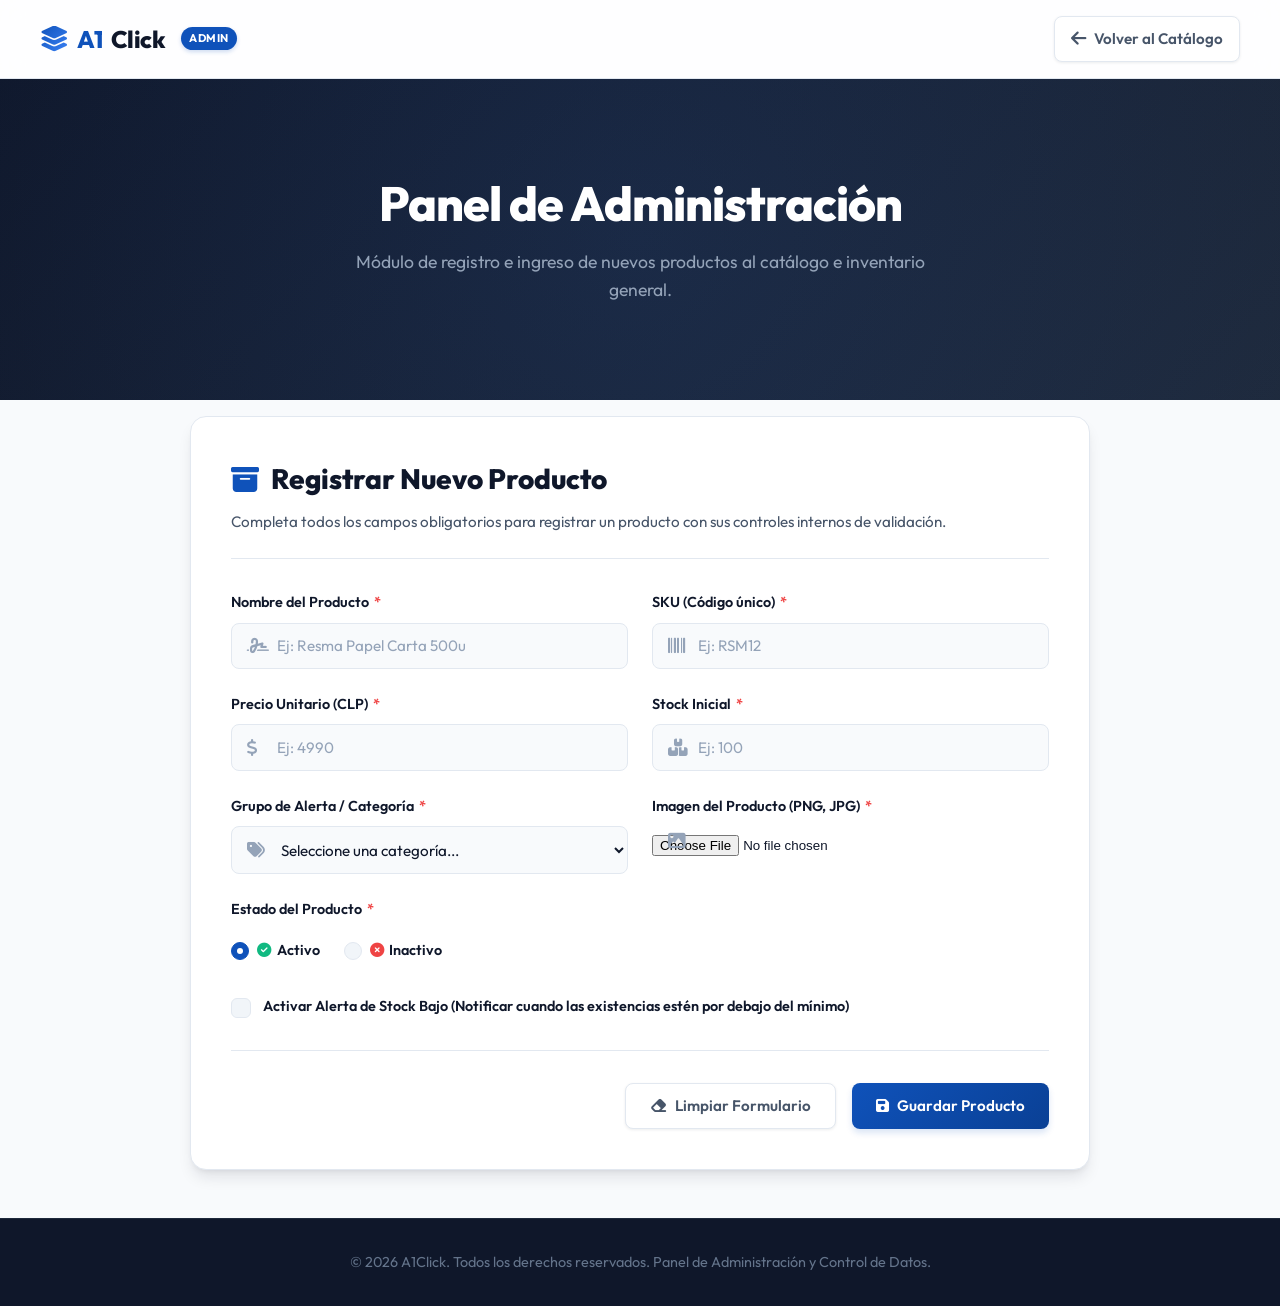
==== admin_productos.html @ 153b0558 "actualizacion formulario ingreso productos" ====
<!DOCTYPE html>
<html lang="es">
<head>
    <meta charset="UTF-8">
    <meta name="viewport" content="width=device-width, initial-scale=1.0">
    <title>A1Click - Administración de Productos</title>
    <!-- Google Fonts -->
    <link rel="preconnect" href="https://fonts.googleapis.com">
    <link rel="preconnect" href="https://fonts.gstatic.com" crossorigin>
    <link href="https://fonts.googleapis.com/css2?family=Outfit:wght@300;400;500;600;700;800&display=swap" rel="stylesheet">
    <!-- FontAwesome para Iconos -->
    <link rel="stylesheet" href="https://cdnjs.cloudflare.com/ajax/libs/font-awesome/6.4.0/css/all.min.css">
    <!-- Estilos del Proyecto -->
    <link rel="stylesheet" href="css/style.css">
    <!-- Estilos Específicos del Administrador -->
    <link rel="stylesheet" href="css/admin.css">
</head>
<body>

    <!-- Barra de Navegación -->
    <header class="navbar">
        <div class="navbar-container">
            <a href="index.html" class="logo">
                <i class="fa-solid fa-layer-group"></i> A1<span>Click</span> <small class="admin-badge">Admin</small>
            </a>
            <div class="navbar-actions">
                <a href="index.html" class="admin-nav-btn" title="Volver al Catálogo">
                    <i class="fa-solid fa-arrow-left"></i> <span>Volver al Catálogo</span>
                </a>
            </div>
        </div>
    </header>

    <!-- Banner Principal -->
    <section class="hero">
        <div class="hero-content">
            <h1>Panel de Administración</h1>
            <p>Módulo de registro e ingreso de nuevos productos al catálogo e inventario general.</p>
        </div>
    </section>

    <!-- Contenedor Principal -->
    <main class="container">
        <div class="admin-card">
            <div class="card-header">
                <h2><i class="fa-solid fa-box-archive"></i> Registrar Nuevo Producto</h2>
                <p>Completa todos los campos obligatorios para registrar un producto con sus controles internos de validación.</p>
            </div>
            
            <form id="product-form" novalidate>
                <!-- Formulario en Grid para columnas -->
                <div class="form-grid">
                    
                    <!-- Campo: Nombre -->
                    <div class="form-group" id="group-name">
                        <label for="product-name">Nombre del Producto <span class="required">*</span></label>
                        <div class="input-wrapper">
                            <i class="fa-solid fa-signature input-icon"></i>
                            <input type="text" id="product-name" name="name" placeholder="Ej: Resma Papel Carta 500u" autocomplete="off" required>
                        </div>
                        <span class="error-msg" id="name-error">El nombre es requerido.</span>
                    </div>

                    <!-- Campo: SKU -->
                    <div class="form-group" id="group-sku">
                        <label for="product-sku">SKU (Código único) <span class="required">*</span></label>
                        <div class="input-wrapper">
                            <i class="fa-solid fa-barcode input-icon"></i>
                            <input type="text" id="product-sku" name="sku" placeholder="Ej: RSM12" autocomplete="off" required>
                        </div>
                        <span class="error-msg" id="sku-error">El SKU es requerido.</span>
                    </div>

                    <!-- Campo: Precio Unitario -->
                    <div class="form-group" id="group-price">
                        <label for="product-price">Precio Unitario (CLP) <span class="required">*</span></label>
                        <div class="input-wrapper">
                            <i class="fa-solid fa-dollar-sign input-icon"></i>
                            <input type="number" id="product-price" name="price" placeholder="Ej: 4990" min="0" required>
                        </div>
                        <span class="error-msg" id="price-error">El precio es requerido.</span>
                    </div>

                    <!-- Campo: Stock Inicial -->
                    <div class="form-group" id="group-stock">
                        <label for="product-stock">Stock Inicial <span class="required">*</span></label>
                        <div class="input-wrapper">
                            <i class="fa-solid fa-boxes-stacked input-icon"></i>
                            <input type="number" id="product-stock" name="stock" placeholder="Ej: 100" min="0" required>
                        </div>
                        <span class="error-msg" id="stock-error">El stock inicial es requerido.</span>
                    </div>

                    <!-- Campo: Categoría / Grupo de Alerta -->
                    <div class="form-group" id="group-category">
                        <label for="product-category">Grupo de Alerta / Categoría <span class="required">*</span></label>
                        <div class="input-wrapper">
                            <i class="fa-solid fa-tags input-icon"></i>
                            <select id="product-category" name="category" required>
                                <option value="" disabled selected>Seleccione una categoría...</option>
                                <option value="Resmas">Resmas</option>
                                <option value="Carpetas">Carpetas</option>
                                <option value="Lápices">Lápices</option>
                                <option value="Tecnología">Tecnología</option>
                                <option value="Otro">Otro</option>
                            </select>
                        </div>
                        <span class="error-msg" id="category-error">Debes seleccionar una categoría.</span>
                    </div>

                    <!-- Campo: Imagen del Producto -->
                    <div class="form-group" id="group-image">
                        <label for="product-image">Imagen del Producto (PNG, JPG) <span class="required">*</span></label>
                        <div class="input-wrapper">
                            <i class="fa-solid fa-image input-icon"></i>
                            <input type="file" id="product-image" name="image" accept="image/png, image/jpeg, image/webp" required style="padding-top: 0.6rem;">
                        </div>
                        <span class="error-msg" id="image-error">Debes adjuntar una imagen válida.</span>
                    </div>

                    <!-- Campo: Estado del Producto (Radio buttons) -->
                    <div class="form-group" id="group-status">
                        <label>Estado del Producto <span class="required">*</span></label>
                        <div class="radio-group">
                            <label class="radio-label">
                                <input type="radio" name="status" value="Activo" checked>
                                <span class="radio-custom"></span>
                                <span class="radio-text"><i class="fa-solid fa-circle-check text-success"></i> Activo</span>
                            </label>
                            <label class="radio-label">
                                <input type="radio" name="status" value="Inactivo">
                                <span class="radio-custom"></span>
                                <span class="radio-text"><i class="fa-solid fa-circle-xmark text-danger"></i> Inactivo</span>
                            </label>
                        </div>
                        <span class="error-msg" id="status-error"></span>
                    </div>
                </div>

                <!-- Campo: Alerta de Stock Bajo (Checkbox) -->
                <div class="form-group checkbox-group" id="group-stock-alert">
                    <label class="checkbox-label">
                        <input type="checkbox" id="stock-alert" name="stockAlert">
                        <span class="checkbox-custom"></span>
                        <span class="checkbox-text">Activar Alerta de Stock Bajo (Notificar cuando las existencias estén por debajo del mínimo)</span>
                    </label>
                </div>

                <!-- Botones del Formulario -->
                <div class="form-actions-admin">
                    <button type="button" id="clear-btn" class="btn btn-secondary">
                        <i class="fa-solid fa-eraser"></i> Limpiar Formulario
                    </button>
                    <button type="submit" id="save-btn" class="btn btn-primary">
                        <i class="fa-solid fa-floppy-disk"></i> Guardar Producto
                    </button>
                </div>
            </form>
        </div>
    </main>

    <!-- Pie de Página -->
    <footer class="footer">
        <p>&copy; 2026 A1Click. Todos los derechos reservados. Panel de Administración y Control de Datos.</p>
    </footer>

    <!-- Contenedor para la Notificación Toast -->
    <div id="toast-container" class="toast-container">
        <div id="success-toast" class="toast">
            <div class="toast-body">
                <i class="fa-solid fa-circle-check toast-icon"></i>
                <div class="toast-details">
                    <h4 class="toast-title">¡Ingreso Exitoso!</h4>
                    <p class="toast-text">Producto registrado correctamente en el inventario.</p>
                </div>
            </div>
            <button type="button" class="toast-close" id="toast-close-btn" aria-label="Cerrar">
                <i class="fa-solid fa-xmark"></i>
            </button>
        </div>
    </div>

    <!-- Script de Lógica del Administrador -->
    <script src="js/admin.js"></script>
</body>
</html>
---- css/style.css ----
/* Variables de Diseño y Paleta de Colores (Diseño Premium Azul/Gris) */
:root {
    --primary-color: #0f52ba;       /* Azul Zafiro */
    --primary-hover: #0a4095;
    --accent-color: #3b82f6;        /* Azul Vibrante */
    --bg-color: #f8fafc;            /* Gris pizarra muy claro */
    --card-bg: #ffffff;             /* Blanco */
    --text-color: #0f172a;          /* Slate 900 */
    --text-light: #475569;          /* Slate 600 */
    --border-color: #e2e8f0;        /* Slate 200 */
    --shadow-sm: 0 1px 3px rgba(15, 23, 42, 0.08);
    --shadow-md: 0 4px 6px -1px rgba(15, 23, 42, 0.1), 0 2px 4px -2px rgba(15, 23, 42, 0.1);
    --shadow-lg: 0 10px 15px -3px rgba(15, 23, 42, 0.1), 0 4px 6px -4px rgba(15, 23, 42, 0.1);
    --font-family: 'Outfit', sans-serif;
    --transition-smooth: all 0.3s cubic-bezier(0.4, 0, 0.2, 1);
    --radius-sm: 8px;
    --radius-md: 12px;
    --radius-lg: 16px;
}

/* Reset y Estilos Base */
* {
    box-sizing: border-box;
    margin: 0;
    padding: 0;
}

body {
    font-family: var(--font-family);
    background-color: var(--bg-color);
    color: var(--text-color);
    line-height: 1.6;
    overflow-x: hidden;
}

/* Barra de Navegación */
.navbar {
    background-color: rgba(255, 255, 255, 0.8);
    backdrop-filter: blur(12px);
    border-bottom: 1px solid var(--border-color);
    position: sticky;
    top: 0;
    z-index: 100;
    padding: 1rem 1.5rem;
}

.navbar-container {
    max-width: 1200px;
    margin: 0 auto;
    display: flex;
    justify-content: space-between;
    align-items: center;
}

.logo {
    font-size: 1.5rem;
    font-weight: 800;
    color: var(--primary-color);
    text-decoration: none;
    display: flex;
    align-items: center;
    gap: 0.5rem;
    letter-spacing: -0.5px;
}

.logo span {
    color: var(--text-color);
}

.logo i {
    font-size: 1.6rem;
    background: linear-gradient(135deg, var(--primary-color), var(--accent-color));
    -webkit-background-clip: text;
    -webkit-text-fill-color: transparent;
}

.cart-btn {
    background: white;
    border: 1px solid var(--border-color);
    color: var(--text-color);
    font-size: 1.2rem;
    padding: 0.75rem;
    border-radius: var(--radius-sm);
    cursor: pointer;
    position: relative;
    display: flex;
    align-items: center;
    justify-content: center;
    transition: var(--transition-smooth);
    box-shadow: var(--shadow-sm);
}

.cart-btn:hover {
    border-color: var(--primary-color);
    color: var(--primary-color);
    transform: translateY(-2px);
    box-shadow: var(--shadow-md);
}

.navbar-actions {
    display: flex;
    align-items: center;
    gap: 1rem;
}

.admin-nav-btn {
    background: white;
    border: 1px solid var(--border-color);
    color: var(--text-light);
    font-size: 0.95rem;
    font-weight: 600;
    padding: 0.6rem 1rem;
    border-radius: var(--radius-sm);
    text-decoration: none;
    display: flex;
    align-items: center;
    gap: 0.5rem;
    transition: var(--transition-smooth);
    box-shadow: var(--shadow-sm);
}

.admin-nav-btn i {
    font-size: 1.1rem;
    color: var(--text-light);
    transition: var(--transition-smooth);
}

.admin-nav-btn:hover {
    border-color: var(--primary-color);
    color: var(--primary-color);
    transform: translateY(-2px);
    box-shadow: var(--shadow-md);
}

.admin-nav-btn:hover i {
    color: var(--primary-color);
}

.badge {
    position: absolute;
    top: -5px;
    right: -5px;
    background-color: #ef4444; /* Rojo vibrante */
    color: white;
    font-size: 0.75rem;
    font-weight: bold;
    min-width: 18px;
    height: 18px;
    border-radius: 50%;
    display: flex;
    align-items: center;
    justify-content: center;
    padding: 0 4px;
    box-shadow: 0 2px 4px rgba(239, 68, 68, 0.4);
    animation: popBadge 0.3s ease-out;
}

@keyframes popBadge {
    0% { transform: scale(0); }
    80% { transform: scale(1.2); }
    100% { transform: scale(1); }
}

/* Banner de Héroe */
.hero {
    background: linear-gradient(135deg, #0f172a 0%, #1e293b 100%);
    color: white;
    padding: 4rem 1.5rem;
    text-align: center;
    position: relative;
    overflow: hidden;
}

.hero::before {
    content: '';
    position: absolute;
    top: -50%;
    left: -50%;
    width: 200%;
    height: 200%;
    background: radial-gradient(circle, rgba(59, 130, 246, 0.1) 0%, transparent 60%);
    pointer-events: none;
}

.hero-content {
    max-width: 800px;
    margin: 0 auto;
    position: relative;
    z-index: 1;
}

.hero h1 {
    font-size: 2.5rem;
    font-weight: 800;
    margin-bottom: 1rem;
    letter-spacing: -1px;
    line-height: 1.2;
}

.hero p {
    font-size: 1.1rem;
    color: #94a3b8;
    max-width: 600px;
    margin: 0 auto;
}

/* Contenedor y Secciones */
.container {
    max-width: 1200px;
    margin: 3rem auto;
    padding: 0 1.5rem;
}

.section-title {
    font-size: 1.8rem;
    font-weight: 700;
    margin-bottom: 2rem;
    display: flex;
    align-items: center;
    gap: 0.75rem;
    color: var(--text-color);
}

.section-title i {
    color: var(--primary-color);
}

/* Cuadrícula del Catálogo */
.product-grid {
    display: grid;
    grid-template-columns: 1fr;
    gap: 2rem;
}

/* Tarjeta del Producto */
.product-card {
    background-color: var(--card-bg);
    border: 1px solid var(--border-color);
    border-radius: var(--radius-md);
    overflow: hidden;
    display: flex;
    flex-direction: column;
    box-shadow: var(--shadow-sm);
    transition: var(--transition-smooth);
}

.product-card:hover {
    transform: translateY(-8px);
    box-shadow: var(--shadow-lg);
    border-color: rgba(59, 130, 246, 0.2);
}

.product-image-container {
    position: relative;
    width: 100%;
    padding-top: 75%; /* Aspect Ratio 4:3 */
    overflow: hidden;
    background-color: #f1f5f9;
}

.product-image {
    position: absolute;
    top: 0;
    left: 0;
    width: 100%;
    height: 100%;
    object-fit: cover;
    transition: transform 0.5s ease;
}

.product-card:hover .product-image {
    transform: scale(1.08);
}

.product-info {
    padding: 1.5rem;
    display: flex;
    flex-direction: column;
    flex-grow: 1;
}

.product-name {
    font-size: 1.15rem;
    font-weight: 600;
    margin-bottom: 0.5rem;
    color: var(--text-color);
    line-height: 1.4;
}

.product-price {
    font-size: 1.4rem;
    font-weight: 800;
    color: var(--primary-color);
    margin-bottom: 1.5rem;
}

.btn {
    display: inline-flex;
    align-items: center;
    justify-content: center;
    gap: 0.5rem;
    padding: 0.8rem 1.5rem;
    font-family: var(--font-family);
    font-size: 0.95rem;
    font-weight: 600;
    border-radius: var(--radius-sm);
    border: none;
    cursor: pointer;
    transition: var(--transition-smooth);
    text-decoration: none;
    width: 100%;
}

.btn-primary {
    background: linear-gradient(135deg, var(--primary-color) 0%, var(--primary-hover) 100%);
    color: white;
    box-shadow: 0 4px 6px rgba(15, 82, 186, 0.15);
}

.btn-primary:hover:not(:disabled) {
    transform: translateY(-2px);
    box-shadow: 0 6px 12px rgba(15, 82, 186, 0.3);
}

.btn-primary:active:not(:disabled) {
    transform: translateY(0);
}

.btn-primary:disabled {
    background: #cbd5e1;
    color: #94a3b8;
    cursor: not-allowed;
    box-shadow: none;
}

/* Carrito de Compras Lateral (Drawer) */
.cart-drawer {
    position: fixed;
    top: 0;
    right: -100%; /* Oculto por defecto */
    width: 100%;
    max-width: 420px;
    height: 100%;
    background-color: var(--card-bg);
    box-shadow: -5px 0 25px rgba(0, 0, 0, 0.15);
    z-index: 200;
    display: flex;
    flex-direction: column;
    transition: right 0.4s cubic-bezier(0.16, 1, 0.3, 1);
}

.cart-drawer.active {
    right: 0;
}

.cart-drawer-header {
    padding: 1.5rem;
    border-bottom: 1px solid var(--border-color);
    display: flex;
    justify-content: space-between;
    align-items: center;
}

.cart-drawer-header h3 {
    font-size: 1.25rem;
    font-weight: 700;
    display: flex;
    align-items: center;
    gap: 0.5rem;
}

.close-btn {
    background: none;
    border: none;
    font-size: 1.5rem;
    color: var(--text-light);
    cursor: pointer;
    transition: var(--transition-smooth);
    width: 32px;
    height: 32px;
    border-radius: 50%;
    display: flex;
    align-items: center;
    justify-content: center;
}

.close-btn:hover {
    background-color: var(--bg-color);
    color: var(--text-color);
}

.cart-items {
    flex-grow: 1;
    overflow-y: auto;
    padding: 1.5rem;
    display: flex;
    flex-direction: column;
    gap: 1.25rem;
}

/* Vacío */
.empty-cart-msg {
    text-align: center;
    margin: auto 0;
    color: var(--text-light);
    padding: 2rem;
}

.empty-cart-msg i {
    font-size: 3rem;
    color: var(--border-color);
    margin-bottom: 1rem;
}

.empty-cart-msg p {
    font-weight: 600;
    font-size: 1.1rem;
}

.empty-cart-msg .subtext {
    font-weight: 400;
    font-size: 0.9rem;
    color: #94a3b8;
    margin-top: 0.25rem;
}

/* Item del Carrito */
.cart-item {
    display: flex;
    gap: 1rem;
    align-items: center;
    padding-bottom: 1.25rem;
    border-bottom: 1px solid var(--border-color);
}

.cart-item-img {
    width: 64px;
    height: 64px;
    object-fit: cover;
    border-radius: var(--radius-sm);
    border: 1px solid var(--border-color);
}

.cart-item-details {
    flex-grow: 1;
}

.cart-item-name {
    font-weight: 600;
    font-size: 0.95rem;
    margin-bottom: 0.25rem;
}

.cart-item-price {
    color: var(--primary-color);
    font-weight: 700;
    font-size: 1rem;
}

.cart-item-actions {
    display: flex;
    align-items: center;
    gap: 0.75rem;
    margin-top: 0.5rem;
}

.qty-control {
    display: flex;
    align-items: center;
    border: 1px solid var(--border-color);
    border-radius: 6px;
    overflow: hidden;
}

.qty-btn {
    background: none;
    border: none;
    width: 24px;
    height: 24px;
    cursor: pointer;
    display: flex;
    align-items: center;
    justify-content: center;
    font-size: 0.8rem;
    color: var(--text-light);
    transition: var(--transition-smooth);
}

.qty-btn:hover {
    background-color: var(--bg-color);
    color: var(--text-color);
}

.qty-val {
    width: 30px;
    text-align: center;
    font-size: 0.85rem;
    font-weight: 600;
}

.delete-item-btn {
    background: none;
    border: none;
    color: #ef4444;
    cursor: pointer;
    font-size: 0.9rem;
    padding: 0.25rem;
    transition: var(--transition-smooth);
}

.delete-item-btn:hover {
    color: #b91c1c;
}

/* Footer del Carrito */
.cart-drawer-footer {
    padding: 1.5rem;
    border-top: 1px solid var(--border-color);
    background-color: var(--bg-color);
    display: flex;
    flex-direction: column;
    gap: 0.75rem;
}

.summary-line {
    display: flex;
    justify-content: space-between;
    font-size: 0.95rem;
    color: var(--text-light);
}

.summary-line.total {
    font-size: 1.25rem;
    font-weight: 800;
    color: var(--text-color);
    border-top: 1px solid var(--border-color);
    padding-top: 0.75rem;
    margin-top: 0.25rem;
}

.summary-line.total #cart-total {
    color: var(--primary-color);
}

.checkout-btn {
    margin-top: 0.5rem;
}

/* Overlay */
.cart-overlay {
    position: fixed;
    top: 0;
    left: 0;
    width: 100%;
    height: 100%;
    background-color: rgba(15, 23, 42, 0.4);
    backdrop-filter: blur(4px);
    z-index: 150;
    opacity: 0;
    visibility: hidden;
    transition: var(--transition-smooth);
}

.cart-overlay.active {
    opacity: 1;
    visibility: visible;
}

/* Footer Global */
.footer {
    background-color: #0f172a;
    color: #64748b;
    text-align: center;
    padding: 2rem 1.5rem;
    border-top: 1px solid #1e293b;
    font-size: 0.9rem;
}

/* Adaptabilidad (Responsive - Desktop first for query transitions) */
@media (min-width: 640px) {
    .product-grid {
        grid-template-columns: repeat(2, 1fr);
    }
    
    .hero h1 {
        font-size: 3rem;
    }
}

@media (min-width: 1024px) {
    .product-grid {
        grid-template-columns: repeat(4, 1fr);
    }
    
    .hero {
        padding: 6rem 1.5rem;
    }
}
---- css/admin.css ----
/* ==========================================================================
   Estilos Especiales para el Panel de Administración de Inventario (A1Click)
   ========================================================================== */

/* Badge administrativo en navbar */
.admin-badge {
    background-color: var(--primary-color);
    color: white;
    font-size: 0.7rem;
    font-weight: 700;
    text-transform: uppercase;
    padding: 0.15rem 0.5rem;
    border-radius: 20px;
    margin-left: 0.5rem;
    letter-spacing: 0.5px;
    vertical-align: middle;
    box-shadow: 0 2px 4px rgba(15, 82, 186, 0.2);
}

/* Contenedor tipo Tarjeta de Formulario */
.admin-card {
    background-color: var(--card-bg);
    border: 1px solid var(--border-color);
    border-radius: var(--radius-lg);
    box-shadow: var(--shadow-lg);
    padding: 2.5rem;
    margin-top: -2rem; /* Superpone levemente sobre el banner hero */
    position: relative;
    z-index: 10;
    max-width: 900px;
    margin-left: auto;
    margin-right: auto;
    transition: var(--transition-smooth);
}

.admin-card:hover {
    border-color: rgba(59, 130, 246, 0.15);
}

.card-header {
    margin-bottom: 2rem;
    border-bottom: 1px solid var(--border-color);
    padding-bottom: 1.5rem;
}

.card-header h2 {
    font-size: 1.75rem;
    font-weight: 800;
    color: var(--text-color);
    display: flex;
    align-items: center;
    gap: 0.75rem;
    margin-bottom: 0.5rem;
}

.card-header h2 i {
    color: var(--primary-color);
}

.card-header p {
    color: var(--text-light);
    font-size: 0.95rem;
}

/* Grid del Formulario */
.form-grid {
    display: grid;
    grid-template-columns: 1fr;
    gap: 1.5rem;
    margin-bottom: 1.5rem;
}

/* Campos de Formulario */
.form-group {
    display: flex;
    flex-direction: column;
    gap: 0.5rem;
    position: relative;
}

.form-group label {
    font-size: 0.9rem;
    font-weight: 600;
    color: var(--text-color);
}

.form-group label .required {
    color: #ef4444;
    margin-left: 0.15rem;
}

/* Contenedor de Input con Icono */
.input-wrapper {
    position: relative;
    display: flex;
    align-items: center;
}

.input-wrapper .input-icon {
    position: absolute;
    left: 1rem;
    color: #94a3b8;
    font-size: 1.1rem;
    transition: var(--transition-smooth);
    pointer-events: none;
}

/* Estilos de Inputs, Selects */
.input-wrapper input[type="text"],
.input-wrapper input[type="number"],
.input-wrapper select {
    width: 100%;
    padding: 0.8rem 1rem 0.8rem 2.8rem; /* Espacio para el ícono izquierdo */
    font-family: var(--font-family);
    font-size: 0.95rem;
    color: var(--text-color);
    background-color: #f8fafc;
    border: 1px solid var(--border-color);
    border-radius: var(--radius-sm);
    outline: none;
    transition: var(--transition-smooth);
}

.input-wrapper input::placeholder {
    color: #94a3b8;
}

/* Estado Focus */
.input-wrapper input:focus,
.input-wrapper select:focus {
    background-color: #ffffff;
    border-color: var(--accent-color);
    box-shadow: 0 0 0 3px rgba(59, 130, 246, 0.15);
}

.input-wrapper input:focus + .input-icon,
.input-wrapper select:focus + .input-icon {
    color: var(--primary-color);
}

/* Deshabilitar flechas en input number */
.input-wrapper input[type="number"]::-webkit-outer-spin-button,
.input-wrapper input[type="number"]::-webkit-inner-spin-button {
    -webkit-appearance: none;
    margin: 0;
}
.input-wrapper input[type="number"] {
    -moz-appearance: textfield;
}

/* Radio Buttons Estilizados */
.radio-group {
    display: flex;
    gap: 1.5rem;
    padding: 0.6rem 0;
}

.radio-label {
    display: flex;
    align-items: center;
    gap: 0.5rem;
    cursor: pointer;
    font-size: 0.95rem;
    font-weight: 500;
    color: var(--text-light);
    position: relative;
    user-select: none;
}

.radio-label input[type="radio"] {
    position: absolute;
    opacity: 0;
    cursor: pointer;
}

.radio-custom {
    width: 18px;
    height: 18px;
    background-color: #f1f5f9;
    border: 1px solid var(--border-color);
    border-radius: 50%;
    display: inline-block;
    transition: var(--transition-smooth);
    position: relative;
}

.radio-label:hover input ~ .radio-custom {
    border-color: var(--accent-color);
}

.radio-label input:checked ~ .radio-custom {
    background-color: var(--primary-color);
    border-color: var(--primary-color);
}

.radio-custom::after {
    content: '';
    position: absolute;
    display: none;
    top: 5px;
    left: 5px;
    width: 6px;
    height: 6px;
    border-radius: 50%;
    background: white;
}

.radio-label input:checked ~ .radio-custom::after {
    display: block;
}

.radio-text {
    display: flex;
    align-items: center;
    gap: 0.35rem;
}

.text-success { color: #10b981; }
.text-danger { color: #ef4444; }

/* Checkbox Estilizado */
.checkbox-group {
    margin-top: 1rem;
    margin-bottom: 2rem;
}

.checkbox-label {
    display: flex;
    align-items: flex-start;
    gap: 0.75rem;
    cursor: pointer;
    font-size: 0.95rem;
    font-weight: 500;
    color: var(--text-light);
    position: relative;
    user-select: none;
    line-height: 1.4;
}

.checkbox-label input[type="checkbox"] {
    position: absolute;
    opacity: 0;
    cursor: pointer;
}

.checkbox-custom {
    width: 20px;
    height: 20px;
    background-color: #f1f5f9;
    border: 1px solid var(--border-color);
    border-radius: 6px;
    display: inline-block;
    flex-shrink: 0;
    transition: var(--transition-smooth);
    position: relative;
    margin-top: 2px;
}

.checkbox-label:hover input ~ .checkbox-custom {
    border-color: var(--accent-color);
}

.checkbox-label input:checked ~ .checkbox-custom {
    background-color: var(--primary-color);
    border-color: var(--primary-color);
}

.checkbox-custom::after {
    content: '';
    position: absolute;
    display: none;
    left: 7px;
    top: 3px;
    width: 4px;
    height: 9px;
    border: solid white;
    border-width: 0 2px 2px 0;
    transform: rotate(45deg);
}

.checkbox-label input:checked ~ .checkbox-custom::after {
    display: block;
}

/* Mensajes de Error de Validación */
.error-msg {
    color: #ef4444;
    font-size: 0.825rem;
    font-weight: 500;
    margin-top: 0.25rem;
    display: none; /* Oculto por defecto */
    animation: fadeInError 0.25s ease-out forwards;
}

@keyframes fadeInError {
    from {
        opacity: 0;
        transform: translateY(-4px);
    }
    to {
        opacity: 1;
        transform: translateY(0);
    }
}

/* Estado inválido aplicado con JS */
.form-group.invalid input,
.form-group.invalid select {
    border-color: #ef4444 !important;
    background-color: #fef2f2;
}

.form-group.invalid input:focus,
.form-group.invalid select:focus {
    box-shadow: 0 0 0 3px rgba(239, 68, 68, 0.15);
}

.form-group.invalid .input-icon {
    color: #f87171 !important;
}

.form-group.invalid .error-msg {
    display: block;
}

/* Botones y Acciones */
.form-actions-admin {
    display: flex;
    flex-direction: column;
    gap: 1rem;
    border-top: 1px solid var(--border-color);
    padding-top: 2rem;
}

.btn-secondary {
    background-color: white;
    border: 1px solid var(--border-color);
    color: var(--text-light);
    box-shadow: var(--shadow-sm);
}

.btn-secondary:hover:not(:disabled) {
    background-color: var(--bg-color);
    color: var(--text-color);
    border-color: #cbd5e1;
    transform: translateY(-2px);
    box-shadow: var(--shadow-md);
}

.btn-secondary:active:not(:disabled) {
    transform: translateY(0);
}

/* Notificación Toast (Éxito) */
.toast-container {
    position: fixed;
    bottom: 2rem;
    right: 2rem;
    z-index: 9999;
    pointer-events: none;
}

.toast {
    background: rgba(255, 255, 255, 0.9);
    backdrop-filter: blur(12px);
    -webkit-backdrop-filter: blur(12px);
    border: 1px solid #a7f3d0;
    border-left: 5px solid #10b981;
    border-radius: var(--radius-md);
    box-shadow: 0 10px 25px -5px rgba(0, 0, 0, 0.08), 0 8px 10px -6px rgba(0, 0, 0, 0.08);
    display: flex;
    align-items: center;
    justify-content: space-between;
    padding: 1.25rem 1.5rem;
    width: 360px;
    max-width: calc(100vw - 4rem);
    pointer-events: auto;
    
    /* Animación de Entrada / Salida */
    opacity: 0;
    transform: translateX(100%);
    transition: all 0.4s cubic-bezier(0.16, 1, 0.3, 1);
}

.toast.show {
    opacity: 1;
    transform: translateX(0);
}

.toast-body {
    display: flex;
    align-items: center;
    gap: 1rem;
}

.toast-icon {
    font-size: 1.75rem;
    color: #10b981;
    flex-shrink: 0;
}

.toast-details {
    display: flex;
    flex-direction: column;
    gap: 0.15rem;
}

.toast-title {
    font-size: 0.95rem;
    font-weight: 700;
    color: var(--text-color);
    margin: 0;
}

.toast-text {
    font-size: 0.85rem;
    color: var(--text-light);
    margin: 0;
}

.toast-close {
    background: none;
    border: none;
    color: #94a3b8;
    cursor: pointer;
    font-size: 1.25rem;
    padding: 0.25rem;
    transition: var(--transition-smooth);
    display: flex;
    align-items: center;
    justify-content: center;
}

.toast-close:hover {
    color: var(--text-color);
}

/* ==========================================================================
   Adaptabilidad (Responsive)
   ========================================================================== */

@media (min-width: 640px) {
    .form-grid {
        grid-template-columns: repeat(2, 1fr);
    }
    
    .form-actions-admin {
        flex-direction: row;
        justify-content: flex-end;
    }
    
    .form-actions-admin .btn {
        width: auto;
        min-width: 180px;
    }
}
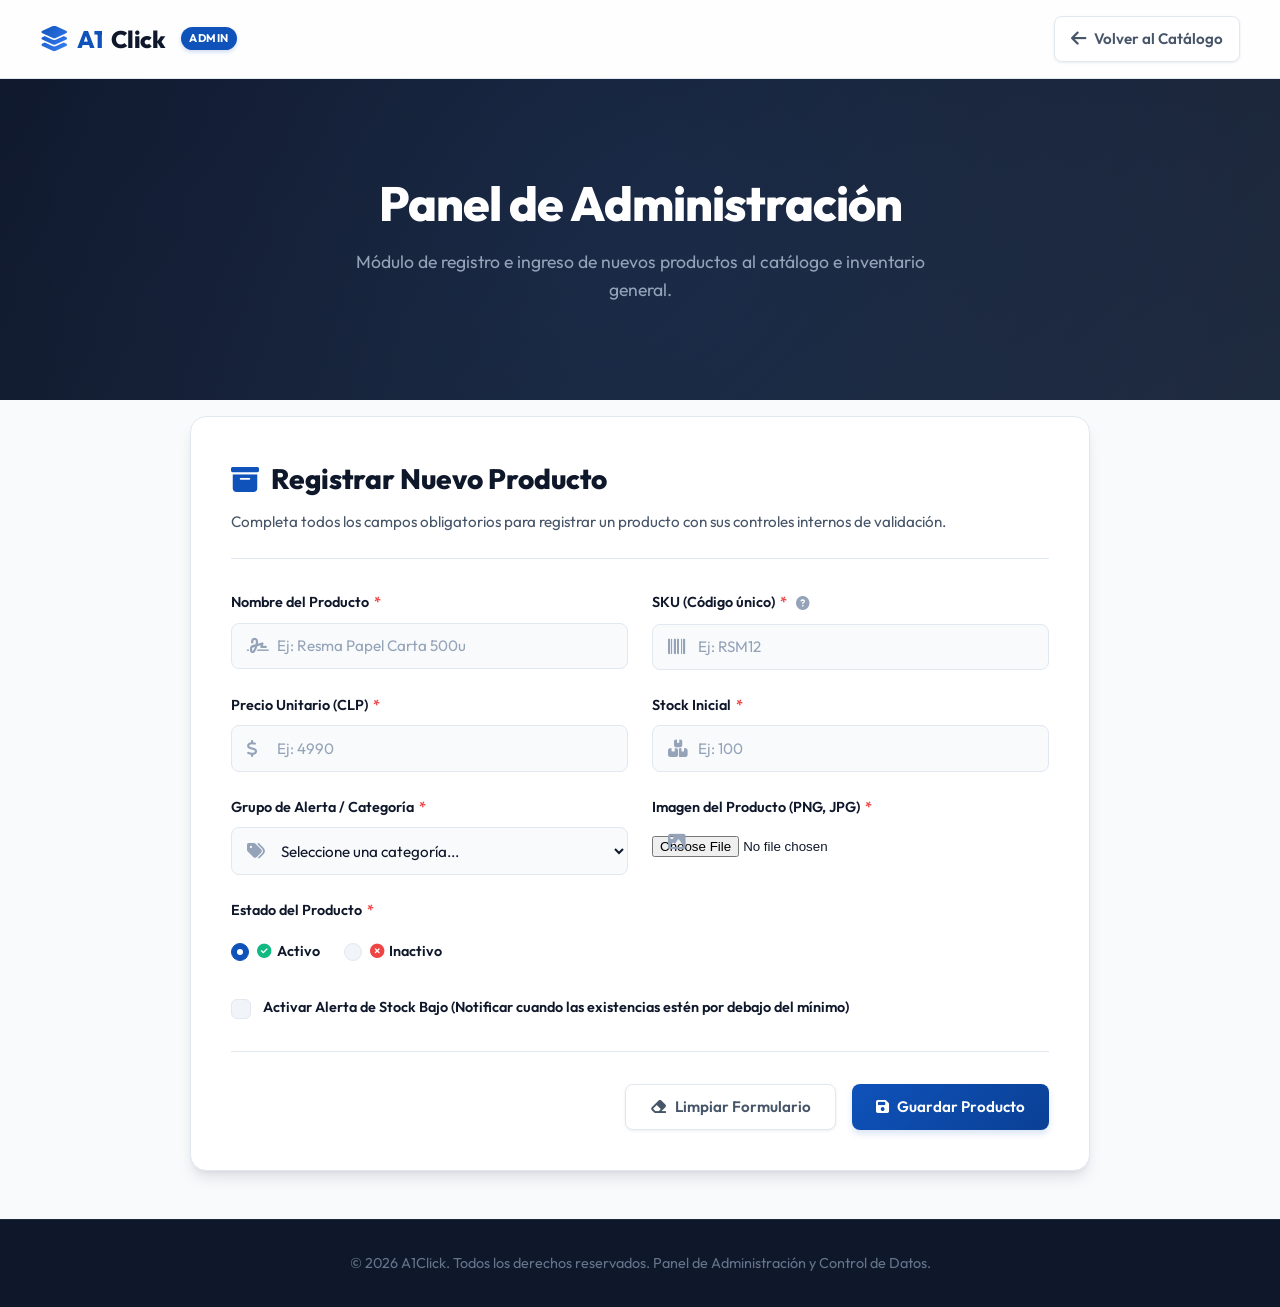
==== commit ff388ff1: "actualizacion, se agrego un modal para confirmacion de ingreso productos ademas de una ayuda visual " ====
--- a/admin_productos.html
+++ b/admin_productos.html
@@ -63,7 +63,13 @@
 
                     <!-- Campo: SKU -->
                     <div class="form-group" id="group-sku">
-                        <label for="product-sku">SKU (Código único) <span class="required">*</span></label>
+                        <label for="product-sku">
+                            SKU (Código único) <span class="required">*</span>
+                            <span class="tooltip-container" aria-label="Ayuda SKU">
+                                <i class="fa-solid fa-circle-question help-icon"></i>
+                                <span class="tooltip-text">El SKU debe ser un código alfanumérico único de al menos 5 caracteres, utilizado para identificar el producto en bodega</span>
+                            </span>
+                        </label>
                         <div class="input-wrapper">
                             <i class="fa-solid fa-barcode input-icon"></i>
                             <input type="text" id="product-sku" name="sku" placeholder="Ej: RSM12" autocomplete="off" required>
--- a/css/admin.css
+++ b/css/admin.css
@@ -454,3 +454,64 @@
         min-width: 180px;
     }
 }
+
+/* ==========================================================================
+   Ayuda en línea (Tooltips)
+   ========================================================================== */
+
+.tooltip-container {
+    position: relative;
+    display: inline-block;
+    margin-left: 0.35rem;
+    cursor: pointer;
+    vertical-align: middle;
+}
+
+.help-icon {
+    color: #94a3b8;
+    font-size: 0.85rem;
+    transition: var(--transition-smooth);
+}
+
+.help-icon:hover {
+    color: var(--primary-color);
+}
+
+.tooltip-text {
+    visibility: hidden;
+    width: 240px;
+    background-color: #1e293b; /* Slate 800 */
+    color: #ffffff;
+    text-align: left;
+    border-radius: var(--radius-sm);
+    padding: 0.75rem;
+    position: absolute;
+    z-index: 100;
+    bottom: 130%; /* Position above the icon */
+    left: 50%;
+    transform: translateX(-50%);
+    opacity: 0;
+    transition: opacity 0.3s, visibility 0.3s;
+    font-size: 0.8rem;
+    font-weight: 400;
+    line-height: 1.45;
+    box-shadow: var(--shadow-lg);
+    pointer-events: none;
+}
+
+/* Flecha apuntando hacia abajo */
+.tooltip-text::after {
+    content: "";
+    position: absolute;
+    top: 100%; /* At the bottom of the tooltip */
+    left: 50%;
+    margin-left: -5px;
+    border-width: 5px;
+    border-style: solid;
+    border-color: #1e293b transparent transparent transparent;
+}
+
+.tooltip-container:hover .tooltip-text {
+    visibility: visible;
+    opacity: 1;
+}
